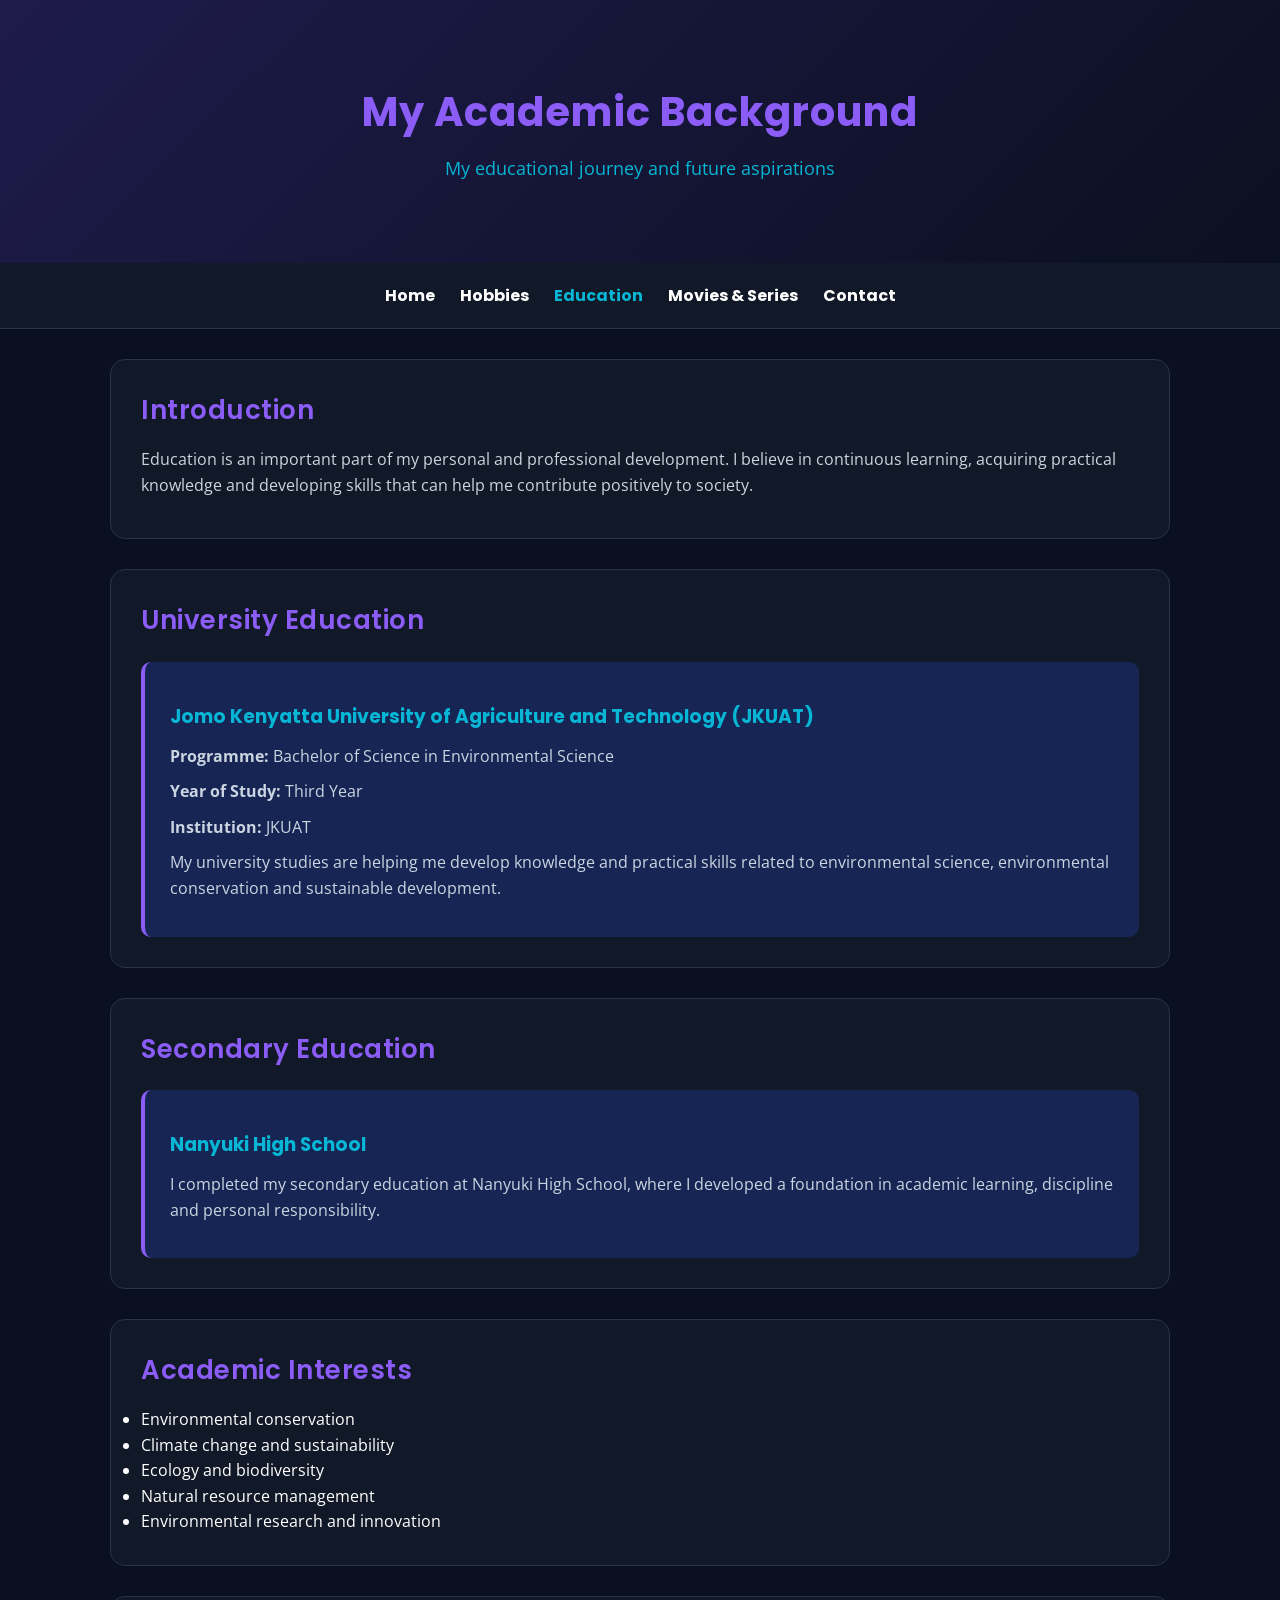
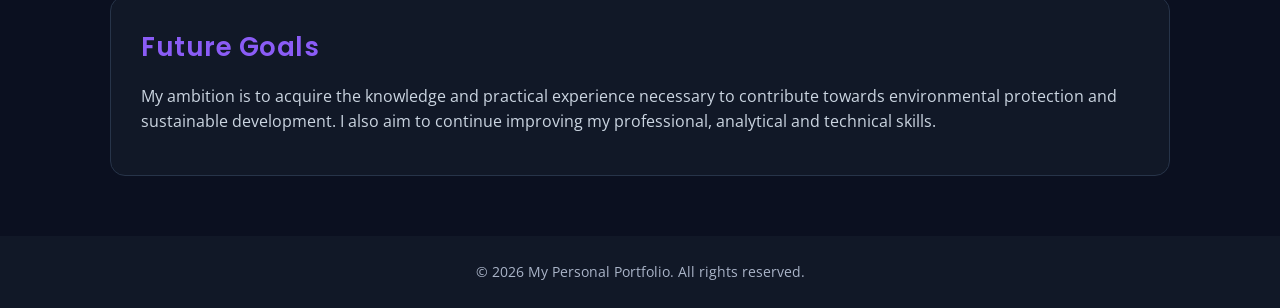
==== academic.html @ 84757895 "Add files via upload" ====
<!DOCTYPE html>
<html lang="en">
<head>
    <meta charset="UTF-8">
    <meta name="viewport" content="width=device-width, initial-scale=1.0">

    <title>My Academic Background</title>

    <link href="https://fonts.googleapis.com/css2?family=Open+Sans:wght@400;500;600;700&family=Poppins:wght@400;500;600;700;800&display=swap" rel="stylesheet">

    <link rel="stylesheet" href="style.css">
</head>

<body>

    <header>
        <h1>My Academic Background</h1>
        <p>My educational journey and future aspirations</p>
    </header>

    <nav>
        <a href="index.html">Home</a>
        <a href="hobbies.html">Hobbies</a>
        <a href="academic.html" aria-current="page">Education</a>
        <a href="movies.html">Movies & Series</a>
        <a href="contact.html">Contact</a>
    </nav>

    <main>

        <section>
            <h2>Introduction</h2>

            <p>
                Education is an important part of my
                personal and professional development.

                I believe in continuous learning,
                acquiring practical knowledge and
                developing skills that can help me
                contribute positively to society.
            </p>
        </section>

        <section>
            <h2>University Education</h2>

            <div class="education-card">

                <h3>Jomo Kenyatta University of Agriculture
                    and Technology (JKUAT)</h3>

                <p>
                    <strong>Programme:</strong>
                    Bachelor of Science in Environmental Science
                </p>

                <p>
                    <strong>Year of Study:</strong>
                    Third Year
                </p>

                <p>
                    <strong>Institution:</strong>
                    JKUAT
                </p>

                <p>
                    My university studies are helping me
                    develop knowledge and practical skills
                    related to environmental science,
                    environmental conservation and
                    sustainable development.
                </p>

            </div>
        </section>

        <section>
            <h2>Secondary Education</h2>

            <div class="education-card">

                <h3>Nanyuki High School</h3>

                <p>
                    I completed my secondary education
                    at Nanyuki High School, where I
                    developed a foundation in academic
                    learning, discipline and personal
                    responsibility.
                </p>

            </div>
        </section>

        <section>
            <h2>Academic Interests</h2>

            <ul>
                <li>Environmental conservation</li>
                <li>Climate change and sustainability</li>
                <li>Ecology and biodiversity</li>
                <li>Natural resource management</li>
                <li>Environmental research and innovation</li>
            </ul>
        </section>

        <section>
            <h2>Future Goals</h2>

            <p>
                My ambition is to acquire the knowledge
                and practical experience necessary to
                contribute towards environmental
                protection and sustainable development.

                I also aim to continue improving my
                professional, analytical and technical skills.
            </p>
        </section>

    </main>

    <footer>
        <p>&copy; 2026 My Personal Portfolio. All rights reserved.</p>
    </footer>

</body>
</html>
---- style.css ----
/* =========================================
   GENERAL PAGE STYLING
========================================= */

* {
    margin: 0;
    padding: 0;
    box-sizing: border-box;
}

body {
    font-family: 'Open Sans', sans-serif;
    background-color: #0b1020;
    color: #ffffff;
    line-height: 1.6;
}

/* =========================================
   TYPOGRAPHY
========================================= */

h1, h2, h3, nav a {
    font-family: 'Poppins', sans-serif;
}

h1 {
    font-weight: 700;
    letter-spacing: 1px;
}

h2 {
    font-weight: 600;
    letter-spacing: 0.5px;
}

p {
    font-weight: 400;
}

/* =========================================
   HEADER STYLING
========================================= */

header {
    text-align: center;
    padding: 80px 20px;
    background: linear-gradient(135deg, #1e1b4b, #0b1020);
}

header h1 {
    font-size: 40px;
    color: #8b5cf6;
    margin-bottom: 10px;
}

header p {
    font-size: 18px;
    color: #06b6d4;
}

/* =========================================
   NAVIGATION STYLING
========================================= */

nav {
    display: flex;
    justify-content: center;
    align-items: center;
    flex-wrap: wrap;
    gap: 25px;
    padding: 20px;
    background-color: #111827;
    border-bottom: 1px solid #273449;
}

nav a {
    color: #ffffff;
    text-decoration: none;
    font-weight: bold;
    transition: 0.3s;
}

nav a:hover,
nav a:focus,
nav a[aria-current="page"] {
    color: #06b6d4;
}

/* =========================================
   MAIN CONTENT AND SECTIONS
========================================= */

main {
    max-width: 1100px;
    margin: auto;
    padding: 30px 20px;
}

section {
    background-color: #111827;
    margin-bottom: 30px;
    padding: 30px;
    border-radius: 15px;
    border: 1px solid #273449;
}

section h2 {
    color: #8b5cf6;
    font-size: 26px;
    margin-bottom: 15px;
}

section h3 {
    color: #06b6d4;
    margin-top: 15px;
    margin-bottom: 10px;
}

section p {
    color: #cbd5e1;
    font-size: 16px;
    margin-bottom: 10px;
}

/* =========================================
   PROFILE PHOTOGRAPH
========================================= */

.profile-photo {
    width: 180px;
    height: 180px;
    object-fit: cover;
    border-radius: 50%;
    border: 4px solid #8b5cf6;
    box-shadow: 0 0 20px rgba(6, 182, 212, 0.4);
    display: block;
    margin: 20px auto;
}

/* =========================================
   SKILLS STYLING
========================================= */

#skills ul {
    display: flex;
    flex-wrap: wrap;
    gap: 15px;
    list-style: none;
    margin-top: 20px;
}

#skills li {
    background-color: #1e1b4b;
    color: #06b6d4;
    padding: 10px 18px;
    border-radius: 25px;
    border: 1px solid #8b5cf6;
    font-size: 14px;
    transition: 0.3s;
}

#skills li:hover {
    background-color: #8b5cf6;
    color: #ffffff;
    transform: translateY(-3px);
}

/* =========================================
   PROJECT CARD STYLING
========================================= */

.project {
    background: linear-gradient(135deg, #1e1b4b, #172554);
    padding: 25px;
    margin-top: 20px;
    border-radius: 15px;
    border: 1px solid #8b5cf6;
    transition: 0.3s;
}

.project h3 {
    color: #06b6d4;
    margin-bottom: 10px;
}

.project p {
    color: #cbd5e1;
}

.project:hover {
    transform: translateY(-5px);
    border-color: #06b6d4;
    box-shadow: 0 8px 20px rgba(139, 92, 246, 0.2);
}

/* =========================================
   HOBBIES PAGE STYLING
========================================= */

.hobby-card {
    background: linear-gradient(135deg, #1e1b4b, #172554);
    padding: 25px;
    margin-top: 20px;
    border-radius: 15px;
    border: 1px solid #8b5cf6;
    transition: 0.3s;
}

.hobby-card h3 {
    color: #06b6d4;
    margin-bottom: 10px;
}

.hobby-card p {
    color: #cbd5e1;
}

.hobby-card:hover {
    transform: translateY(-5px);
    border-color: #06b6d4;
    box-shadow: 0 8px 20px rgba(139, 92, 246, 0.2);
}

/* =========================================
   ACADEMIC PAGE STYLING
========================================= */

.education-card {
    background-color: #172554;
    padding: 25px;
    margin-top: 20px;
    border-left: 4px solid #8b5cf6;
    border-radius: 10px;
}

.education-card h3 {
    color: #06b6d4;
    margin-bottom: 12px;
}

.education-card p {
    color: #cbd5e1;
}

/* =========================================
   CONTACT PAGE STYLING
========================================= */

.contact-card {
    background: linear-gradient(135deg, #1e1b4b, #172554);
    padding: 25px;
    margin-top: 20px;
    border-radius: 15px;
    border: 1px solid #06b6d4;
    text-align: center;
}

.contact-card h3 {
    color: #8b5cf6;
    margin-bottom: 12px;
}

.contact-card p {
    color: #cbd5e1;
}

.contact-card a {
    color: #06b6d4;
    text-decoration: none;
    font-weight: bold;
}

.contact-card a:hover {
    color: #8b5cf6;
}

/* =========================================
   MOVIES AND SERIES PAGE STYLING
========================================= */

.movie-card {
    background: linear-gradient(135deg, #1e1b4b, #172554);
    padding: 25px;
    margin-top: 20px;
    border-radius: 15px;
    border: 1px solid #8b5cf6;
    transition: 0.3s;
}

.movie-card h3 {
    color: #06b6d4;
    margin-bottom: 10px;
}

.movie-card p {
    color: #cbd5e1;
}

.movie-card:hover {
    transform: translateY(-5px);
    border-color: #06b6d4;
    box-shadow: 0 8px 20px rgba(139, 92, 246, 0.2);
}

/* =========================================
   GENERAL CONTENT LINKS
========================================= */

section a {
    color: #06b6d4;
    text-decoration: none;
    font-weight: bold;
}

section a:hover {
    color: #8b5cf6;
    text-decoration: underline;
}

.content-link {
    display: inline-block;
    background-color: #1e1b4b;
    color: #06b6d4;
    padding: 10px 18px;
    margin-top: 10px;
    border-radius: 8px;
    border: 1px solid #8b5cf6;
    transition: 0.3s;
}

.content-link:hover {
    background-color: #8b5cf6;
    color: #ffffff;
    text-decoration: none;
}

/* =========================================
   HOMEPAGE LINK CARDS
========================================= */

.link-card {
    background: linear-gradient(135deg, #1e1b4b, #172554);
    padding: 25px;
    margin-top: 20px;
    border-radius: 15px;
    border: 1px solid #8b5cf6;
}

/* =========================================
   CONTACT SECTION
========================================= */

#contact {
    text-align: center;
    border: 1px solid #06b6d4;
}

#contact p {
    color: #06b6d4;
    font-size: 17px;
}

/* =========================================
   FOOTER STYLING
========================================= */

footer {
    text-align: center;
    padding: 25px;
    background-color: #111827;
    color: #aab4c8;
    font-size: 14px;
}

/* =========================================
   MOBILE RESPONSIVENESS
========================================= */

@media (max-width: 768px) {

    header {
        padding: 55px 15px;
    }

    header h1 {
        font-size: 28px;
    }

    header p {
        font-size: 15px;
    }

    nav {
        gap: 15px;
        padding: 15px 10px;
    }

    nav a {
        font-size: 14px;
    }

    main {
        padding: 20px 12px;
    }

    section {
        padding: 20px;
    }

    section h2 {
        font-size: 23px;
    }

    #skills ul {
        gap: 10px;
    }

    .profile-photo {
        width: 150px;
        height: 150px;
    }

    .project,
    .hobby-card,
    .education-card,
    .contact-card,
    .movie-card,
    .link-card {
        padding: 20px;
    }

}
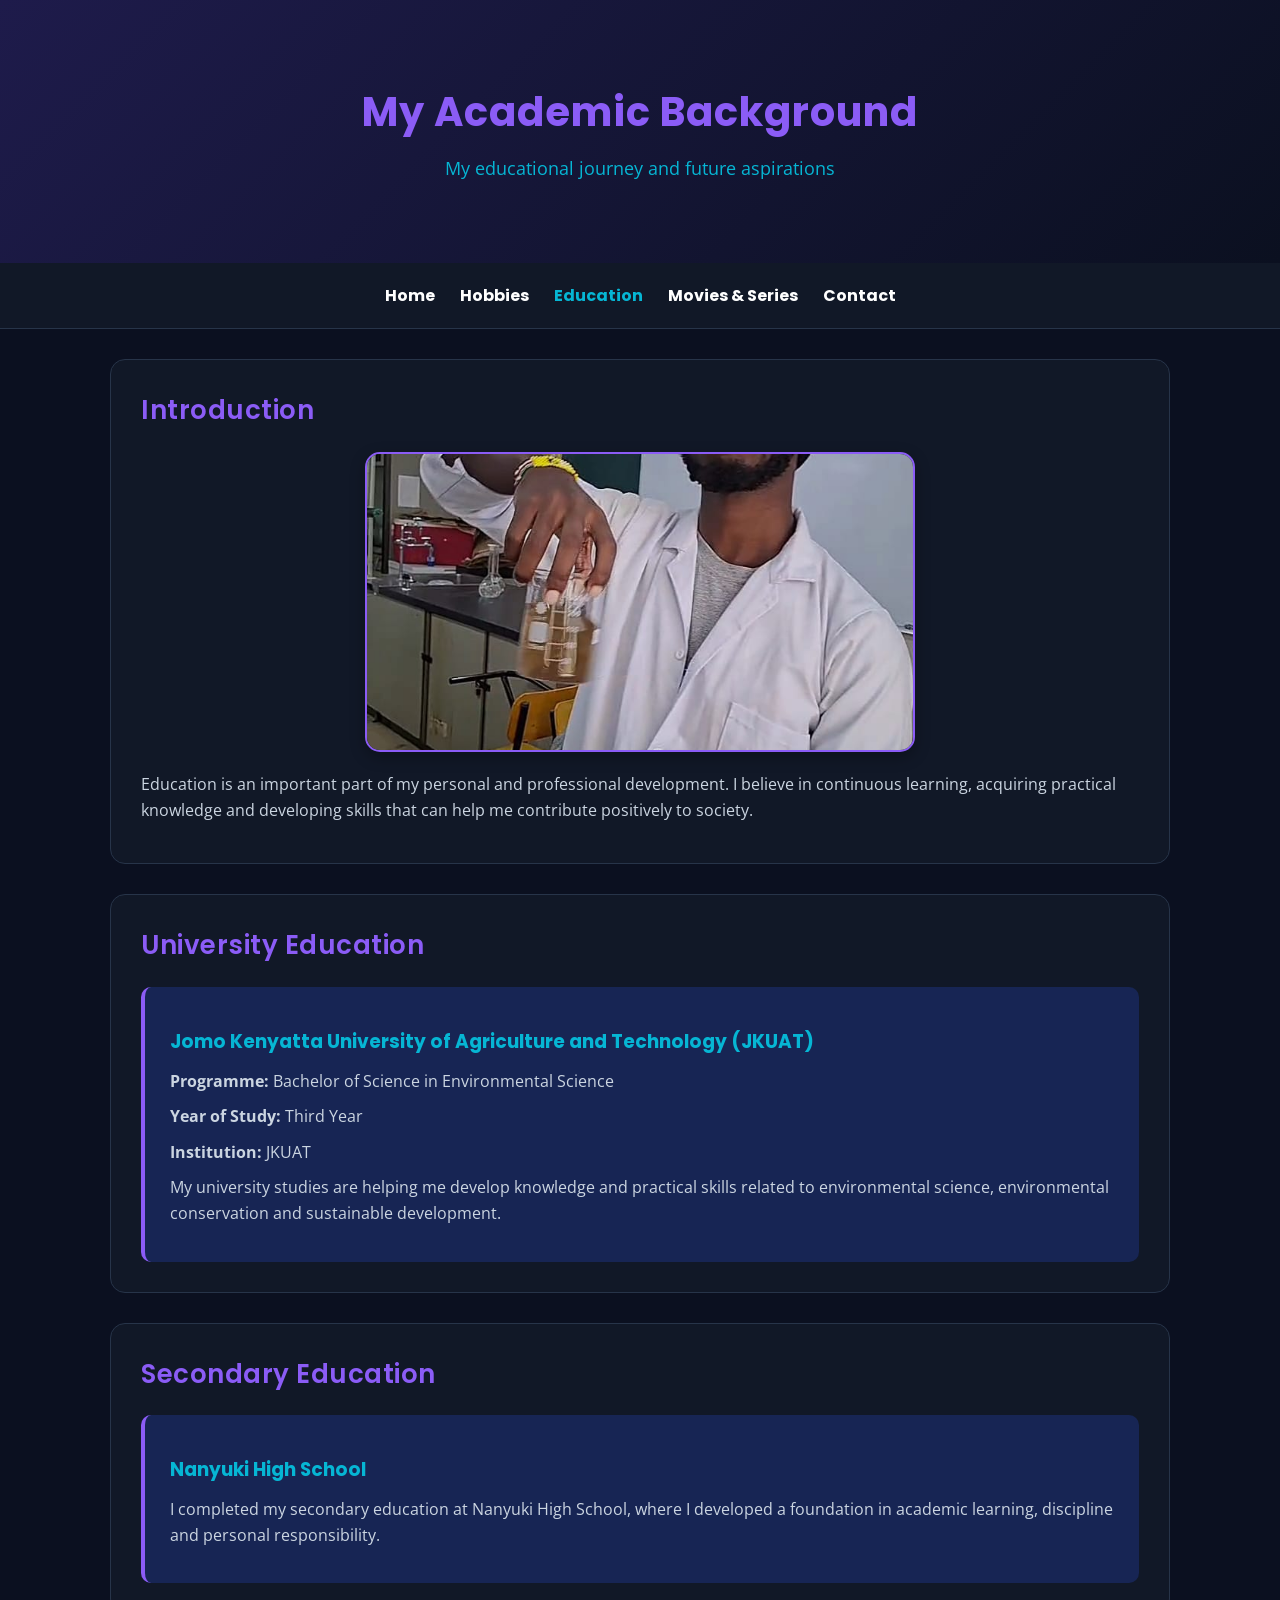
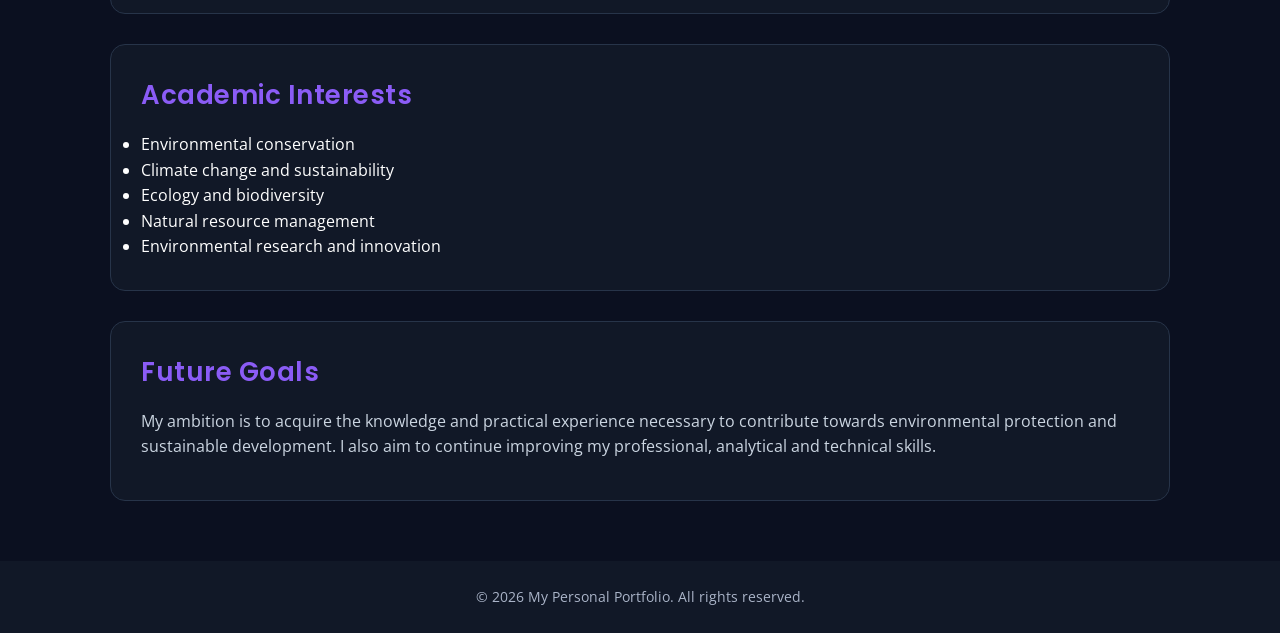
==== commit cbcc5410: "Add files via upload" ====
--- a/academic.html
+++ b/academic.html
@@ -31,6 +31,7 @@
 
         <section>
             <h2>Introduction</h2>
+            <img src="Images/Science.jpeg" alt="Environmental science" class="page-image">
 
             <p>
                 Education is an important part of my
--- a/style.css
+++ b/style.css
@@ -430,4 +430,25 @@
         padding: 20px;
     }
 
+}
+/* Images displayed across portfolio pages */
+.page-image {
+    display: block;
+    width: 100%;
+    max-width: 550px;
+    height: 300px;
+    object-fit: cover;
+    margin: 20px auto;
+    border-radius: 15px;
+    border: 2px solid #8b5cf6;
+    box-shadow: 0 5px 15px rgba(0, 0, 0, 0.3);
+}
+
+/* Responsive image styling */
+@media (max-width: 768px) {
+    .page-image {
+        width: 100%;
+        height: 220px;
+        margin: 15px auto;
+    }
 }
